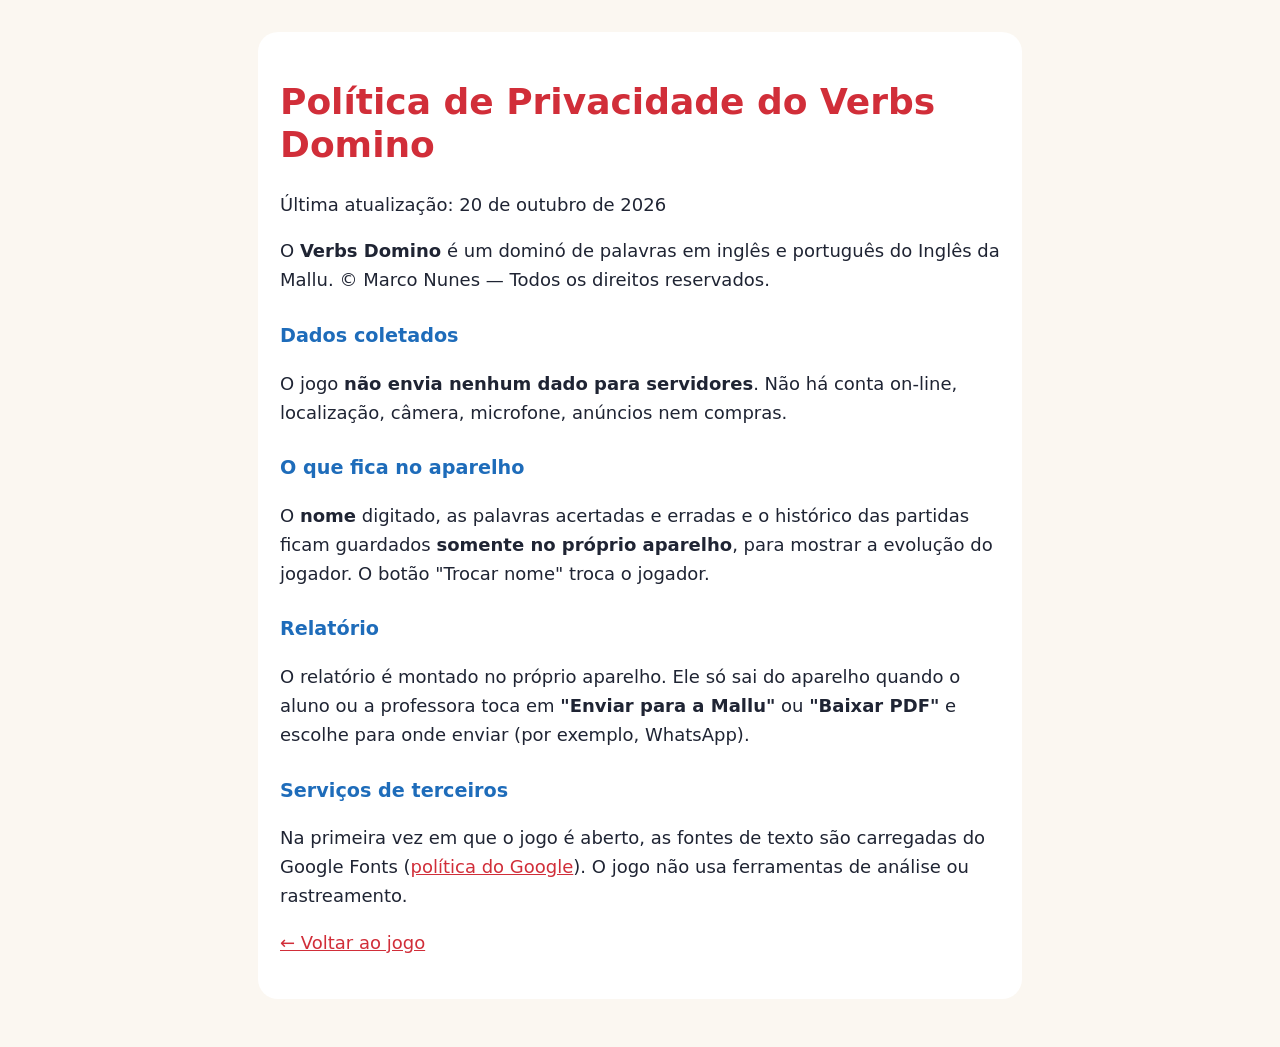
==== privacidade.html @ 4a7ec6d5 "Verbs Domino da Mallu: dominó de palavras inglês/português com 200 palavras, 4 jogadores e relatório" ====
<!DOCTYPE html>
<html lang="pt-BR">
<head>
  <meta charset="UTF-8">
  <meta name="viewport" content="width=device-width, initial-scale=1.0">
  <meta name="theme-color" content="#D12E39">
  <title>Política de Privacidade — Verbs Domino</title>
  <link rel="icon" href="icons/icon-192.png">
  <style>
    body { margin: 0; padding: 32px 16px 48px; font-family: Verdana, system-ui, sans-serif; font-size: 18px; line-height: 1.6; color: #1f2433; background: #FBF7F1; }
    main { max-width: 720px; margin: 0 auto; background: #fff; border-radius: 20px; padding: 24px 22px; }
    h1 { color: #D12E39; line-height: 1.2; }
    h2 { color: #1E6CBA; margin-top: 26px; font-size: 1.2rem; }
    a { color: #D12E39; }
  </style>
</head>
<body>
  <main>
    <h1>Política de Privacidade do Verbs Domino</h1>
    <p>Última atualização: 20 de outubro de 2026</p>
    <p>O <b>Verbs Domino</b> é um dominó de palavras em inglês e português do Inglês da Mallu. © Marco Nunes — Todos os direitos reservados.</p>
    <h2>Dados coletados</h2>
    <p>O jogo <b>não envia nenhum dado para servidores</b>. Não há conta on-line, localização, câmera, microfone, anúncios nem compras.</p>
    <h2>O que fica no aparelho</h2>
    <p>O <b>nome</b> digitado, as palavras acertadas e erradas e o histórico das partidas ficam guardados <b>somente no próprio aparelho</b>, para mostrar a evolução do jogador. O botão "Trocar nome" troca o jogador.</p>
    <h2>Relatório</h2>
    <p>O relatório é montado no próprio aparelho. Ele só sai do aparelho quando o aluno ou a professora toca em <b>"Enviar para a Mallu"</b> ou <b>"Baixar PDF"</b> e escolhe para onde enviar (por exemplo, WhatsApp).</p>
    <h2>Serviços de terceiros</h2>
    <p>Na primeira vez em que o jogo é aberto, as fontes de texto são carregadas do Google Fonts (<a href="https://policies.google.com/privacy" target="_blank" rel="noopener">política do Google</a>). O jogo não usa ferramentas de análise ou rastreamento.</p>
    <p><a href="./">← Voltar ao jogo</a></p>
  </main>
</body>
</html>
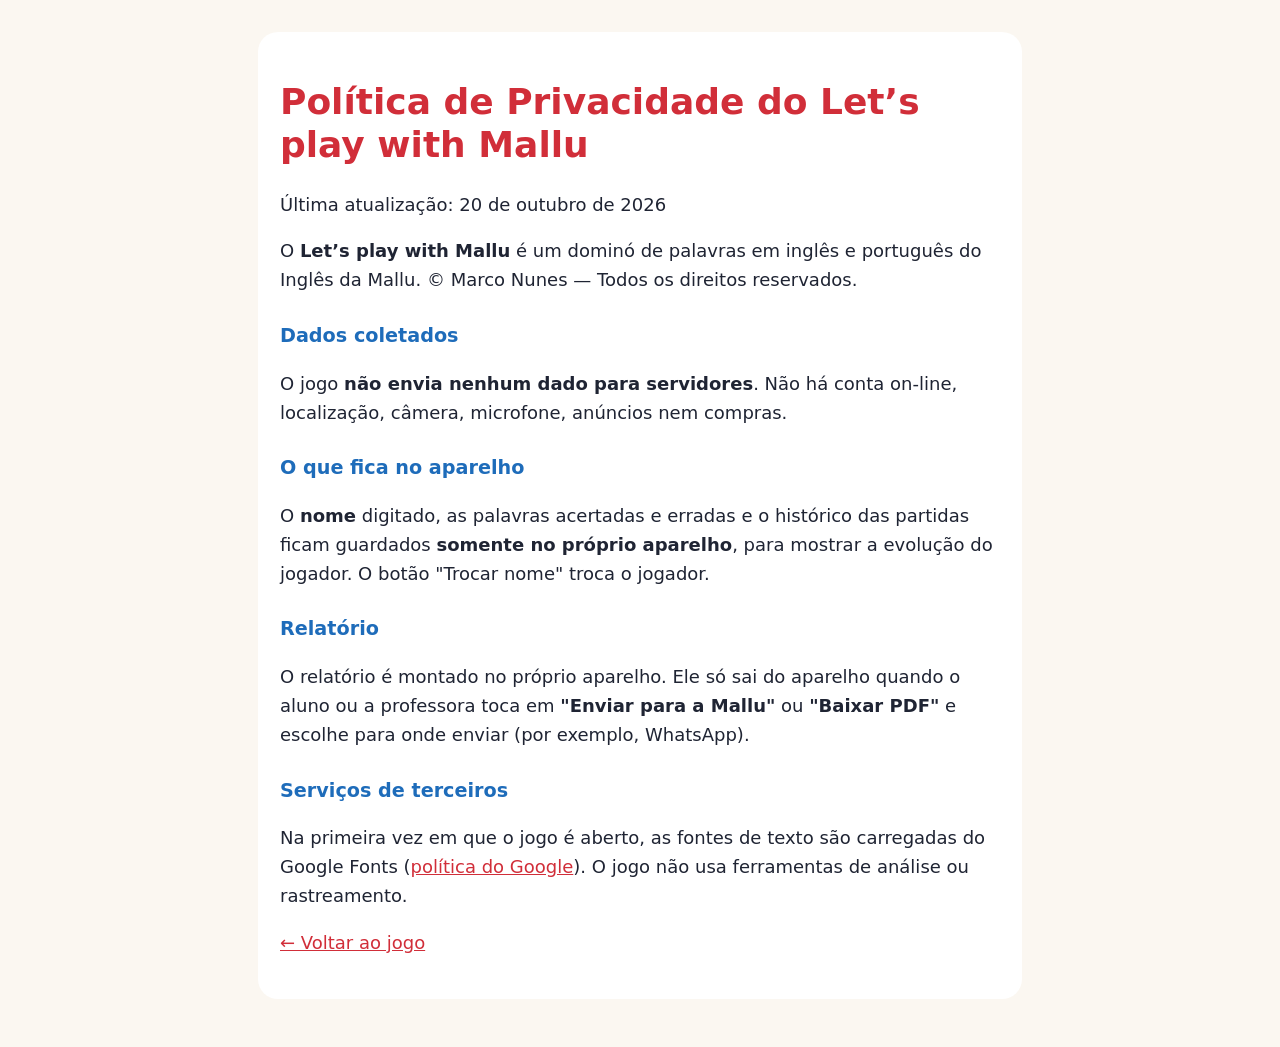
==== commit 93573eed: "Jogo mais calmo e claro: aviso de cada jogada, pontas em destaque na sua vez e primeira peça no meio" ====
--- a/privacidade.html
+++ b/privacidade.html
@@ -4,7 +4,7 @@
   <meta charset="UTF-8">
   <meta name="viewport" content="width=device-width, initial-scale=1.0">
   <meta name="theme-color" content="#D12E39">
-  <title>Política de Privacidade — Verbs Domino</title>
+  <title>Política de Privacidade — Let’s play with Mallu</title>
   <link rel="icon" href="icons/icon-192.png">
   <style>
     body { margin: 0; padding: 32px 16px 48px; font-family: Verdana, system-ui, sans-serif; font-size: 18px; line-height: 1.6; color: #1f2433; background: #FBF7F1; }
@@ -16,9 +16,9 @@
 </head>
 <body>
   <main>
-    <h1>Política de Privacidade do Verbs Domino</h1>
+    <h1>Política de Privacidade do Let’s play with Mallu</h1>
     <p>Última atualização: 20 de outubro de 2026</p>
-    <p>O <b>Verbs Domino</b> é um dominó de palavras em inglês e português do Inglês da Mallu. © Marco Nunes — Todos os direitos reservados.</p>
+    <p>O <b>Let’s play with Mallu</b> é um dominó de palavras em inglês e português do Inglês da Mallu. © Marco Nunes — Todos os direitos reservados.</p>
     <h2>Dados coletados</h2>
     <p>O jogo <b>não envia nenhum dado para servidores</b>. Não há conta on-line, localização, câmera, microfone, anúncios nem compras.</p>
     <h2>O que fica no aparelho</h2>
